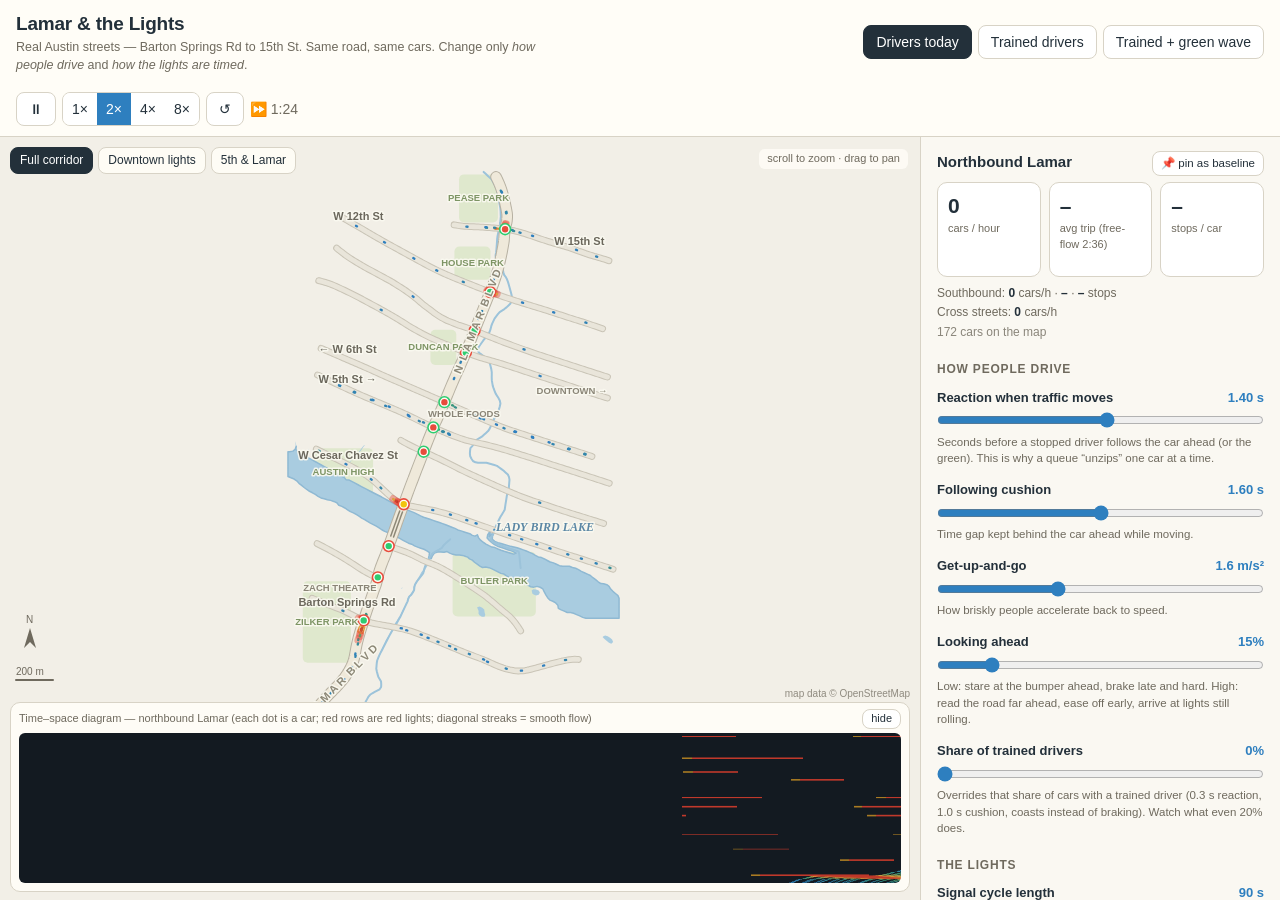
==== index.html @ f4db85e3 "Lamar & the Lights: traffic sim on real Austin streets + organized thesis docs Demo #1 of the drivin" ====
<!DOCTYPE html>
<html lang="en">
<head>
<meta charset="utf-8">
<meta name="viewport" content="width=device-width, initial-scale=1">
<title>Lamar &amp; the Lights — a driving experiment on real Austin streets</title>
<link rel="stylesheet" href="css/style.css">
</head>
<body>
<header id="topbar">
  <div id="titleblock">
    <h1>Lamar &amp; the Lights</h1>
    <p>Real Austin streets — Barton Springs Rd to 15th St. Same road, same cars. Change only <em>how people drive</em> and <em>how the lights are timed</em>.</p>
  </div>
  <div id="presets">
    <button id="presetToday" class="preset active" title="Typical behavior: slow reaction to green, late braking, loose gaps, uncoordinated signals">Drivers today</button>
    <button id="presetTrained" class="preset" title="Everyone starts together, coasts instead of braking, keeps a tight-but-safe cushion">Trained drivers</button>
    <button id="presetCity" class="preset" title="Trained drivers AND signals retimed into a green wave up Lamar">Trained + green wave</button>
  </div>
  <div id="simctl">
    <button id="pause" title="Pause/play">⏸</button>
    <div id="speeds">
      <button data-speed="1">1×</button><button data-speed="2" class="active">2×</button><button data-speed="4">4×</button><button data-speed="8">8×</button>
    </div>
    <button id="reset" title="Clear all cars and restart">↺</button>
    <span id="clock">0:00</span>
  </div>
</header>

<main>
  <div id="mapwrap">
    <div id="maparea">
      <canvas id="map"></canvas>
      <div id="views">
        <button data-view="full" class="active">Full corridor</button>
        <button data-view="downtown">Downtown lights</button>
        <button data-view="fifth">5th &amp; Lamar</button>
      </div>
      <div id="maphint">scroll to zoom · drag to pan</div>
    </div>
    <div id="tswrap">
      <div id="tstitle">Time–space diagram — northbound Lamar (each dot is a car; red rows are red lights; diagonal streaks = smooth flow) <button id="tstoggle">hide</button></div>
      <canvas id="tsd"></canvas>
    </div>
  </div>

  <aside id="panel">
    <section id="scoreboard">
      <div class="scorehead">
        <h2>Northbound Lamar</h2>
        <button id="pin" title="Pin the current numbers as a baseline to compare against">📌 pin as baseline</button>
      </div>
      <div class="bignums">
        <div class="metric"><span class="val" id="mThru">–</span><span class="lbl">cars / hour</span><span class="base" id="bThru"></span></div>
        <div class="metric"><span class="val" id="mTime">–</span><span class="lbl">avg trip <span id="ffnote"></span></span><span class="base" id="bTime"></span></div>
        <div class="metric"><span class="val" id="mStops">–</span><span class="lbl">stops / car</span><span class="base" id="bStops"></span></div>
      </div>
      <div class="subnums">
        <span>Southbound: <b id="mThruS">–</b> cars/h · <b id="mTimeS">–</b> · <b id="mStopsS">–</b> stops</span>
        <span>Cross streets: <b id="mThruX">–</b> cars/h</span>
        <span id="spill" class="warn"></span>
        <span class="dim"><span id="mCars">0</span> cars on the map</span>
      </div>
    </section>

    <section>
      <h3>How people drive</h3>
      <div class="slider"><label>Reaction when traffic moves <b id="vReact"></b></label>
        <input type="range" id="sReact" min="0.2" max="2.5" step="0.05">
        <p>Seconds before a stopped driver follows the car ahead (or the green). This is why a queue “unzips” one car at a time.</p></div>
      <div class="slider"><label>Following cushion <b id="vGap"></b></label>
        <input type="range" id="sGap" min="0.7" max="2.5" step="0.05">
        <p>Time gap kept behind the car ahead while moving.</p></div>
      <div class="slider"><label>Get-up-and-go <b id="vAccel"></b></label>
        <input type="range" id="sAccel" min="0.8" max="3" step="0.05">
        <p>How briskly people accelerate back to speed.</p></div>
      <div class="slider"><label>Looking ahead <b id="vAntic"></b></label>
        <input type="range" id="sAntic" min="0" max="1" step="0.01">
        <p>Low: stare at the bumper ahead, brake late and hard. High: read the road far ahead, ease off early, arrive at lights still rolling.</p></div>
      <div class="slider"><label>Share of trained drivers <b id="vMix"></b></label>
        <input type="range" id="sMix" min="0" max="1" step="0.01">
        <p>Overrides that share of cars with a trained driver (0.3&nbsp;s reaction, 1.0&nbsp;s cushion, coasts instead of braking). Watch what even 20% does.</p></div>
    </section>

    <section>
      <h3>The lights</h3>
      <div class="slider"><label>Signal cycle length <b id="vCycle"></b></label>
        <input type="range" id="sCycle" min="40" max="150" step="1">
        <p>Full red-to-red cycle at every intersection.</p></div>
      <div class="slider"><label>Lamar’s share of the green <b id="vSplit"></b></label>
        <input type="range" id="sSplit" min="0.3" max="0.85" step="0.01">
        <p>Big cross streets get the rest. Minor crossings (Toomey, Riverside, 3rd, 9th, 10th) take a short fixed phase — they stop Lamar even when empty.</p></div>
      <div class="slider"><label><input type="checkbox" id="sWave"> Green wave up Lamar <b id="vWave"></b></label>
        <input type="range" id="sWaveSpd" min="20" max="40" step="1">
        <p>Offsets each light so a platoon leaving one green arrives at the next one. Timed northbound at the speed above — note what it does to southbound.</p></div>
    </section>

    <section>
      <h3>How many cars</h3>
      <div class="slider"><label>Demand <b id="vDemand"></b></label>
        <input type="range" id="sDemand" min="0.2" max="2" step="0.05">
        <p>1.0× ≈ weekday rush hour on this stretch.</p></div>
    </section>

    <section id="legend">
      <h3>Reading the map</h3>
      <ul>
        <li><span class="swatch" style="background:linear-gradient(90deg,#c0392b,#e2a13c,#3d9970,#2e7fbf)"></span> car color = speed (red stopped → blue at the limit)</li>
        <li><span class="dotdemo" style="background:#e74c3c;box-shadow:0 0 6px 2px rgba(231,60,60,.8)"></span> red halo = foot on the brake</li>
        <li><span class="dotdemo" style="background:#777;outline:2px solid #e2a13c"></span> amber ring = green light / gap open, driver hasn’t reacted yet</li>
        <li>5th St runs one-way east, 6th St one-way west — Austin’s downtown couplet.</li>
      </ul>
      <p class="foot">v0.1 — through traffic only (no turns yet). Signal timings are simplified two-phase, not the city’s actual plans. Street &amp; water geometry © <a href="https://www.openstreetmap.org/copyright">OpenStreetMap</a> contributors.</p>
    </section>
  </aside>
</main>

<script src="js/geometry.js"></script>
<script src="js/model.js"></script>
<script src="js/render.js"></script>
<script src="js/main.js"></script>
</body>
</html>
---- css/style.css ----
* { box-sizing: border-box; margin: 0; padding: 0; }
:root {
  --paper: #f2efe7; --ink: #23303a; --dim: #6f6a5e; --line: #d8d3c6;
  --panel: #faf8f2; --accent: #2e7fbf; --green: #3d9970; --red: #c0392b; --amber: #e2a13c;
}
html, body { height: 100%; }
body {
  font: 14px/1.45 -apple-system, BlinkMacSystemFont, "Segoe UI", Roboto, Helvetica, Arial, sans-serif;
  color: var(--ink); background: var(--paper);
  display: flex; flex-direction: column; overflow: hidden;
}

/* ---------- header ---------- */
#topbar {
  display: flex; align-items: center; gap: 18px; padding: 10px 16px;
  background: #fffdf7; border-bottom: 1px solid var(--line); flex-wrap: wrap;
}
#titleblock h1 { font-size: 19px; letter-spacing: -0.2px; }
#titleblock p { font-size: 12.5px; color: var(--dim); max-width: 560px; }
#presets { display: flex; gap: 6px; margin-left: auto; }
button {
  font: inherit; color: var(--ink); background: #fff; border: 1px solid var(--line);
  border-radius: 8px; padding: 6px 12px; cursor: pointer;
}
button:hover { border-color: #b9b2a0; }
.preset.active { background: var(--ink); color: #fff; border-color: var(--ink); }
#presetTrained.active, #presetCity.active { background: var(--green); border-color: var(--green); }
#simctl { display: flex; align-items: center; gap: 6px; }
#speeds { display: flex; border: 1px solid var(--line); border-radius: 8px; overflow: hidden; }
#speeds button { border: 0; border-radius: 0; padding: 6px 9px; }
#speeds button.active { background: var(--accent); color: #fff; }
#clock { font-variant-numeric: tabular-nums; color: var(--dim); min-width: 46px; text-align: right; }

/* ---------- layout ---------- */
main { flex: 1; display: flex; min-height: 0; }
#mapwrap { flex: 1; min-width: 0; display: flex; flex-direction: column; }
#maparea { flex: 1; position: relative; min-height: 0; }
#map { position: absolute; inset: 0; width: 100%; height: 100%; display: block; cursor: grab; }
#map.dragging { cursor: grabbing; }
#views { position: absolute; top: 10px; left: 10px; display: flex; gap: 5px; }
#views button { font-size: 12px; padding: 4px 9px; background: rgba(255,253,247,.92); }
#views button.active { background: var(--ink); color: #fff; border-color: var(--ink); }
#maphint { position: absolute; top: 12px; right: 12px; font-size: 11px; color: var(--dim);
  background: rgba(255,253,247,.85); padding: 2px 8px; border-radius: 6px; pointer-events: none; }

/* time-space diagram */
#tswrap { margin: 0 10px 8px; background: rgba(255,253,247,.95);
  border: 1px solid var(--line); border-radius: 10px; padding: 6px 8px 8px; }
#tstitle { font-size: 11px; color: var(--dim); margin-bottom: 4px; display: flex; align-items: center; gap: 8px; }
#tstitle button { margin-left: auto; font-size: 11px; padding: 1px 8px; }
#tsd { width: 100%; height: 150px; display: block; border-radius: 6px; }
#tswrap.collapsed #tsd { display: none; }

/* ---------- panel ---------- */
#panel {
  width: 360px; overflow-y: auto; background: var(--panel);
  border-left: 1px solid var(--line); padding: 14px 16px 30px;
}
#panel section { margin-bottom: 20px; }
#panel h3 { font-size: 12px; text-transform: uppercase; letter-spacing: 0.8px; color: var(--dim); margin-bottom: 10px; }

.scorehead { display: flex; align-items: baseline; justify-content: space-between; margin-bottom: 6px; }
.scorehead h2 { font-size: 15px; }
#pin { font-size: 11.5px; padding: 3px 8px; }
.bignums { display: grid; grid-template-columns: repeat(3, 1fr); gap: 8px; }
.metric { background: #fff; border: 1px solid var(--line); border-radius: 10px; padding: 8px 10px; display: flex; flex-direction: column; }
.metric .val { font-size: 21px; font-weight: 650; font-variant-numeric: tabular-nums; letter-spacing: -0.3px; }
.metric .lbl { font-size: 11px; color: var(--dim); }
.metric .base { font-size: 11px; min-height: 15px; font-variant-numeric: tabular-nums; }
.base.good { color: var(--green); } .base.bad { color: var(--red); } .base { color: var(--dim); }
.subnums { display: flex; flex-direction: column; gap: 2px; margin-top: 8px; font-size: 12px; color: var(--dim); }
.subnums b { color: var(--ink); font-variant-numeric: tabular-nums; }
.warn { color: var(--red); font-weight: 600; }
.warn:empty { display: none; }
.dim { opacity: .8; }

.slider { margin-bottom: 14px; }
.slider label { display: flex; justify-content: space-between; font-weight: 600; font-size: 13px; gap: 8px; align-items: baseline; }
.slider label b { font-weight: 600; color: var(--accent); font-variant-numeric: tabular-nums; white-space: nowrap; }
.slider input[type="range"] { width: 100%; margin: 5px 0 2px; accent-color: var(--accent); }
.slider input[type="checkbox"] { accent-color: var(--green); margin-right: 4px; }
.slider p { font-size: 11.5px; color: var(--dim); }

#legend ul { list-style: none; }
#legend li { font-size: 12px; color: var(--dim); margin-bottom: 6px; display: flex; align-items: center; gap: 7px; }
.swatch { display: inline-block; width: 44px; height: 9px; border-radius: 4px; flex: none; }
.dotdemo { display: inline-block; width: 10px; height: 10px; border-radius: 3px; flex: none; }
#legend .foot { font-size: 11px; color: var(--dim); margin-top: 10px; border-top: 1px solid var(--line); padding-top: 8px; }
#legend a { color: var(--accent); }

@media (max-width: 900px) {
  body { overflow: auto; }
  main { flex-direction: column; }
  #mapwrap { height: 70vh; flex: none; }
  #panel { width: 100%; border-left: 0; border-top: 1px solid var(--line); }
}
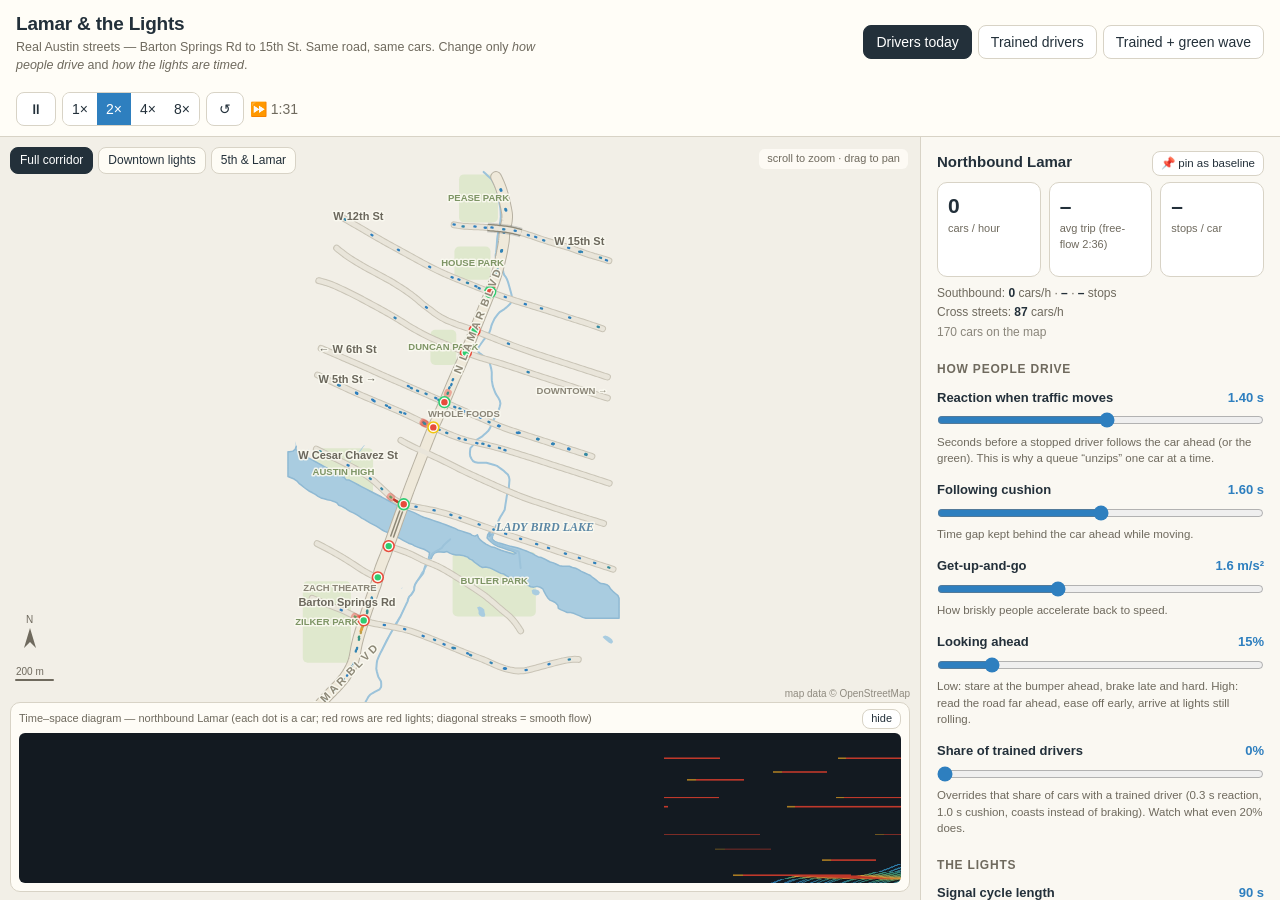
==== commit 35fa4ab5: "Integrate City of Austin open data: measured demand replay, live cameras, corrected corridor Histori" ====
--- a/index.html
+++ b/index.html
@@ -58,6 +58,7 @@
       <div class="subnums">
         <span>Southbound: <b id="mThruS">–</b> cars/h · <b id="mTimeS">–</b> · <b id="mStopsS">–</b> stops</span>
         <span>Cross streets: <b id="mThruX">–</b> cars/h</span>
+        <span id="bridgeChip" class="chip"></span>
         <span id="spill" class="warn"></span>
         <span class="dim"><span id="mCars">0</span> cars on the map</span>
       </div>
@@ -100,6 +101,20 @@
       <div class="slider"><label>Demand <b id="vDemand"></b></label>
         <input type="range" id="sDemand" min="0.2" max="2" step="0.05">
         <p>1.0× ≈ weekday rush hour on this stretch.</p></div>
+      <div class="slider"><label><input type="checkbox" id="sProfile"> Replay a measured weekday <b id="vProfile"></b></label>
+        <input type="range" id="sTod" min="300" max="1320" step="5" value="495" disabled>
+        <p>Feeds the sim with real traffic counts: City of Austin radar at Lamar&nbsp;&amp;&nbsp;Collier (northbound) and Lamar&nbsp;&amp;&nbsp;Sandra&nbsp;Muraida (southbound), averaged over Tue–Thu 2019. The clock advances as the sim runs; drag to jump. Cross-street volumes follow the same daily shape (no per-street counts exist).</p></div>
+    </section>
+
+    <section>
+      <h3>Live right now</h3>
+      <p class="small">Click any intersection on the map for its real signal record and a <b>live city camera</b> view (City of Austin feeds, no key needed).</p>
+      <div class="ttrow">
+        <input type="text" id="ttKey" placeholder="TomTom API key (free)" autocomplete="off">
+        <button id="ttGo">Check live speed</button>
+      </div>
+      <div id="ttOut" class="small"></div>
+      <p class="small dim">Live corridor speeds need a free key from developer.tomtom.com — it stays in your browser (localStorage), never in the repo.</p>
     </section>
 
     <section id="legend">
@@ -110,12 +125,20 @@
         <li><span class="dotdemo" style="background:#777;outline:2px solid #e2a13c"></span> amber ring = green light / gap open, driver hasn’t reacted yet</li>
         <li>5th St runs one-way east, 6th St one-way west — Austin’s downtown couplet.</li>
       </ul>
-      <p class="foot">v0.1 — through traffic only (no turns yet). Signal timings are simplified two-phase, not the city’s actual plans. Street &amp; water geometry © <a href="https://www.openstreetmap.org/copyright">OpenStreetMap</a> contributors.</p>
+      <p class="foot">v0.2 — through traffic only (no turns yet). Signal timings are simplified two-phase, not the city’s actual plans (those are being requested). 3rd St is unsignalized and 15th St passes <em>over</em> Lamar — both verified against the city signal registry. Street &amp; water geometry © <a href="https://www.openstreetmap.org/copyright">OpenStreetMap</a> contributors; traffic counts, signal records &amp; cameras: <a href="https://data.austintexas.gov">City of Austin open data</a>.</p>
     </section>
   </aside>
 </main>
 
+<div id="infocard" hidden>
+  <button id="cardClose">×</button>
+  <h4 id="cardTitle"></h4>
+  <div id="cardBody"></div>
+</div>
+
 <script src="js/geometry.js"></script>
+<script src="js/demand_profile.js"></script>
+<script src="js/austin_meta.js"></script>
 <script src="js/model.js"></script>
 <script src="js/render.js"></script>
 <script src="js/main.js"></script>
--- a/css/style.css
+++ b/css/style.css
@@ -81,6 +81,29 @@
 .slider input[type="checkbox"] { accent-color: var(--green); margin-right: 4px; }
 .slider p { font-size: 11.5px; color: var(--dim); }
 
+.chip { color: var(--accent); }
+.chip:empty { display: none; }
+.small { font-size: 12px; color: var(--dim); margin-bottom: 8px; }
+.ttrow { display: flex; gap: 6px; margin-bottom: 6px; }
+.ttrow input { flex: 1; font: inherit; font-size: 12px; padding: 5px 8px;
+  border: 1px solid var(--line); border-radius: 8px; background: #fff; min-width: 0; }
+#ttOut b { color: var(--ink); }
+#ttOut .err { color: var(--red); }
+
+/* intersection info card */
+#infocard { position: fixed; z-index: 40; width: 330px; background: #fffdf7;
+  border: 1px solid var(--line); border-radius: 12px; box-shadow: 0 10px 30px rgba(35,48,58,.18);
+  padding: 12px 14px; }
+#infocard h4 { font-size: 14px; margin: 0 24px 6px 0; }
+#infocard #cardBody { font-size: 12px; color: var(--dim); }
+#infocard #cardBody b { color: var(--ink); }
+#infocard .row { margin-bottom: 3px; }
+#infocard img { width: 100%; border-radius: 8px; margin-top: 8px; display: block;
+  background: #e8e5dc; min-height: 60px; }
+#infocard .camcap { font-size: 11px; margin-top: 3px; }
+#cardClose { position: absolute; top: 8px; right: 8px; border: 0; background: none;
+  font-size: 17px; line-height: 1; padding: 2px 6px; color: var(--dim); }
+
 #legend ul { list-style: none; }
 #legend li { font-size: 12px; color: var(--dim); margin-bottom: 6px; display: flex; align-items: center; gap: 7px; }
 .swatch { display: inline-block; width: 44px; height: 9px; border-radius: 4px; flex: none; }
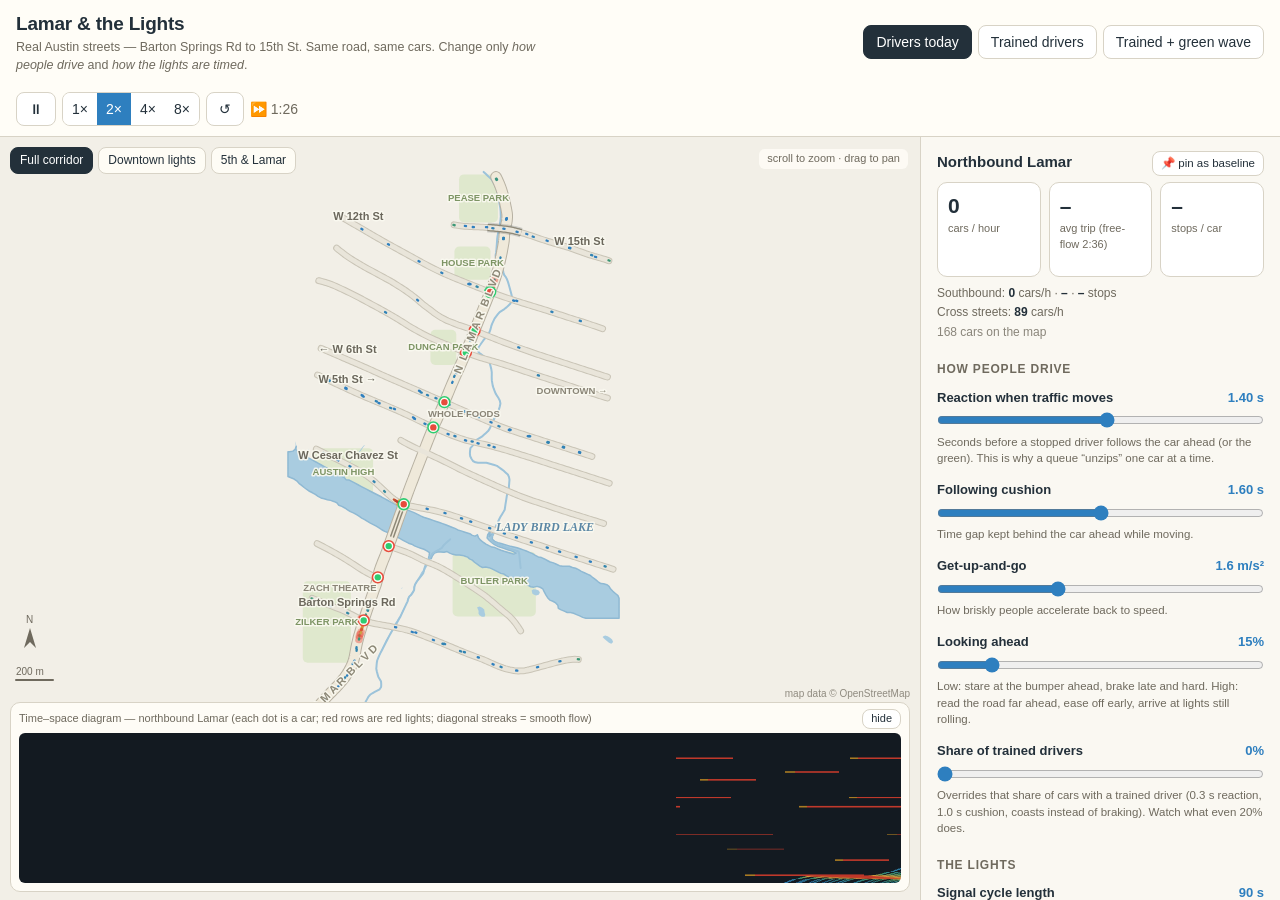
==== commit 05c1fbb5: "Replay mode: bridge-sensor feed, growth-factor demand, day-curve sparkline The measured 2019 weekday" ====
--- a/index.html
+++ b/index.html
@@ -100,10 +100,11 @@
       <h3>How many cars</h3>
       <div class="slider"><label>Demand <b id="vDemand"></b></label>
         <input type="range" id="sDemand" min="0.2" max="2" step="0.05">
-        <p>1.0× ≈ weekday rush hour on this stretch.</p></div>
+        <p id="demandNote">1.0× ≈ weekday rush hour on this stretch.</p></div>
       <div class="slider"><label><input type="checkbox" id="sProfile"> Replay a measured weekday <b id="vProfile"></b></label>
         <input type="range" id="sTod" min="300" max="1320" step="5" value="495" disabled>
-        <p>Feeds the sim with real traffic counts: City of Austin radar at Lamar&nbsp;&amp;&nbsp;Collier (northbound) and Lamar&nbsp;&amp;&nbsp;Sandra&nbsp;Muraida (southbound), averaged over Tue–Thu 2019. The clock advances as the sim runs; drag to jump. Cross-street volumes follow the same daily shape (no per-street counts exist).</p></div>
+        <canvas id="spark" hidden></canvas>
+        <p>Feeds the sim the City of Austin's radar counts from the Lamar bridge (Sandra&nbsp;Muraida sensor, Tue–Thu 2019 average — <span style="color:#2e7fbf">NB</span>/<span style="color:#e2a13c">SB</span> above). The clock advances as the sim runs; drag to jump. 2019 was lighter than you may expect: ~810&nbsp;veh/h NB at the 7:45&nbsp;AM peak. Use Demand as a growth factor. Cross streets follow the same daily shape (no per-street counts exist).</p></div>
     </section>
 
     <section>
--- a/css/style.css
+++ b/css/style.css
@@ -80,6 +80,9 @@
 .slider input[type="range"] { width: 100%; margin: 5px 0 2px; accent-color: var(--accent); }
 .slider input[type="checkbox"] { accent-color: var(--green); margin-right: 4px; }
 .slider p { font-size: 11.5px; color: var(--dim); }
+#spark { width: 100%; height: 46px; display: block; margin: 4px 0 4px;
+  background: #fff; border: 1px solid var(--line); border-radius: 8px; }
+#spark[hidden] { display: none; }
 
 .chip { color: var(--accent); }
 .chip:empty { display: none; }
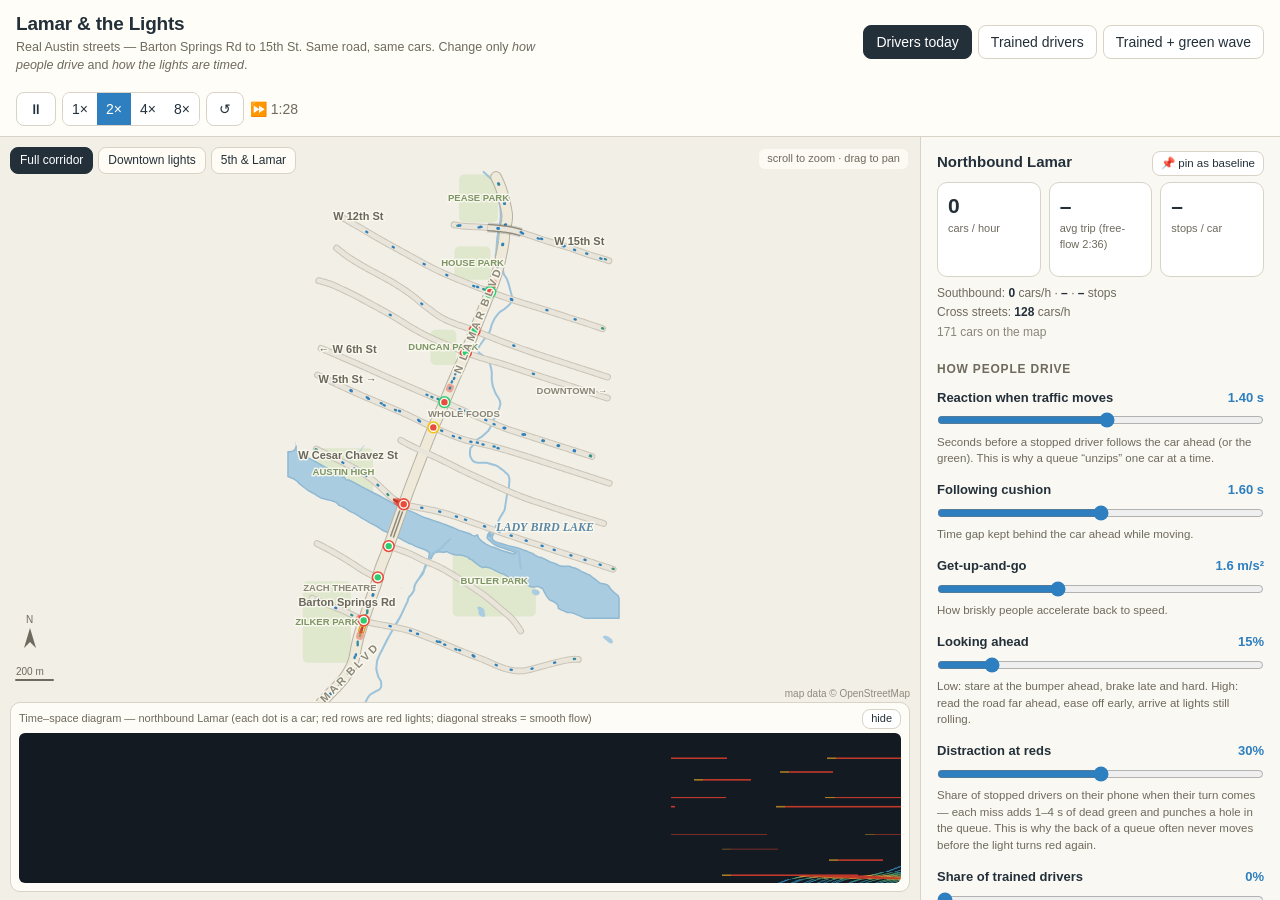
==== commit 238aa919: "Reproduce the real 5th & Lamar failure: turn/ped phase tax + distraction holes User report: real 5th" ====
--- a/index.html
+++ b/index.html
@@ -78,6 +78,9 @@
       <div class="slider"><label>Looking ahead <b id="vAntic"></b></label>
         <input type="range" id="sAntic" min="0" max="1" step="0.01">
         <p>Low: stare at the bumper ahead, brake late and hard. High: read the road far ahead, ease off early, arrive at lights still rolling.</p></div>
+      <div class="slider"><label>Distraction at reds <b id="vDistract"></b></label>
+        <input type="range" id="sDistract" min="0" max="0.6" step="0.01">
+        <p>Share of stopped drivers on their phone when their turn comes — each miss adds 1–4&nbsp;s of dead green and punches a hole in the queue. This is why the back of a queue often never moves before the light turns red again.</p></div>
       <div class="slider"><label>Share of trained drivers <b id="vMix"></b></label>
         <input type="range" id="sMix" min="0" max="1" step="0.01">
         <p>Overrides that share of cars with a trained driver (0.3&nbsp;s reaction, 1.0&nbsp;s cushion, coasts instead of braking). Watch what even 20% does.</p></div>
@@ -90,7 +93,10 @@
         <p>Full red-to-red cycle at every intersection.</p></div>
       <div class="slider"><label>Lamar’s share of the green <b id="vSplit"></b></label>
         <input type="range" id="sSplit" min="0.3" max="0.85" step="0.01">
-        <p>Big cross streets get the rest. Minor crossings (Toomey, Riverside, 3rd, 9th, 10th) take a short fixed phase — they stop Lamar even when empty.</p></div>
+        <p>Big cross streets get the rest. Minor crossings (Toomey, Riverside, 9th, 10th) take a short fixed phase — they stop Lamar even when empty.</p></div>
+      <div class="slider"><label>Turn arrows &amp; walk phases <b id="vTurnPed"></b></label>
+        <input type="range" id="sTurnPed" min="0" max="20" step="1">
+        <p>Cycle time at major crossings (Barton Springs, Cesar Chavez, 5th, 6th, 12th) that <em>neither</em> through movement gets — protected left arrows, pedestrian phases. The city’s real splits are pending a records request; this is the generic reality tax.</p></div>
       <div class="slider"><label><input type="checkbox" id="sWave"> Green wave up Lamar <b id="vWave"></b></label>
         <input type="range" id="sWaveSpd" min="20" max="40" step="1">
         <p>Offsets each light so a platoon leaving one green arrives at the next one. Timed northbound at the speed above — note what it does to southbound.</p></div>
@@ -126,7 +132,7 @@
         <li><span class="dotdemo" style="background:#777;outline:2px solid #e2a13c"></span> amber ring = green light / gap open, driver hasn’t reacted yet</li>
         <li>5th St runs one-way east, 6th St one-way west — Austin’s downtown couplet.</li>
       </ul>
-      <p class="foot">v0.2 — through traffic only (no turns yet). Signal timings are simplified two-phase, not the city’s actual plans (those are being requested). 3rd St is unsignalized and 15th St passes <em>over</em> Lamar — both verified against the city signal registry. Street &amp; water geometry © <a href="https://www.openstreetmap.org/copyright">OpenStreetMap</a> contributors; traffic counts, signal records &amp; cameras: <a href="https://data.austintexas.gov">City of Austin open data</a>.</p>
+      <p class="foot">v0.3 — through traffic only (no turns yet; real 5th &amp; Lamar also loses a lane to right-turners yielding at the crosswalk). Signals are two-phase plus a generic turn-arrow/walk allowance at majors — the city’s actual plans are being requested. 3rd St is unsignalized and 15th St passes <em>over</em> Lamar — both verified against the city signal registry. Street &amp; water geometry © <a href="https://www.openstreetmap.org/copyright">OpenStreetMap</a> contributors; traffic counts, signal records &amp; cameras: <a href="https://data.austintexas.gov">City of Austin open data</a>.</p>
     </section>
   </aside>
 </main>
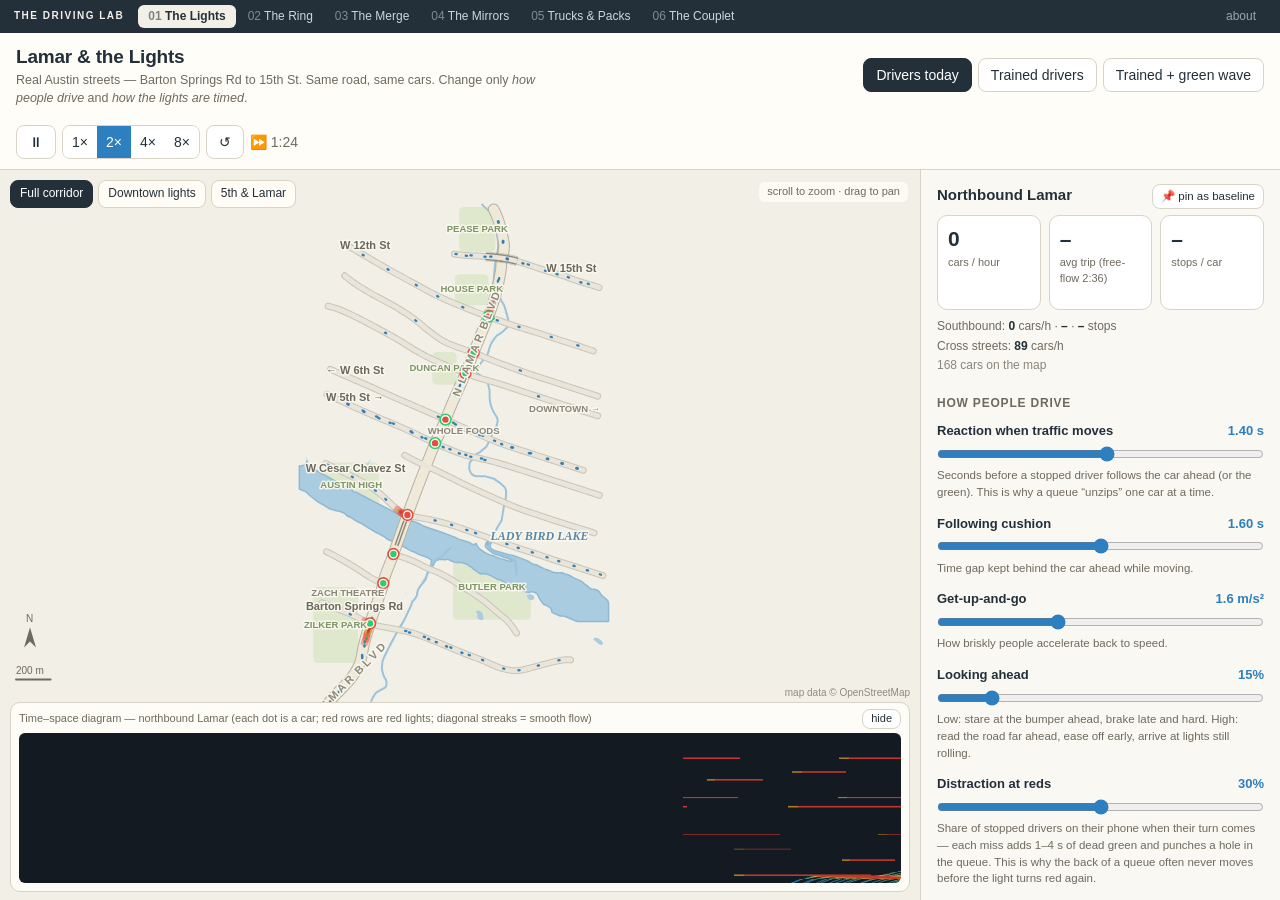
==== commit 0415e55c: "Demo 02 - The Ring: phantom jams from nothing, calm drivers absorb them Sugiyama-style circular road" ====
--- a/index.html
+++ b/index.html
@@ -143,6 +143,8 @@
   <div id="cardBody"></div>
 </div>
 
+<script src="js/lab.js"></script>
+<script>LAB.nav("01", "");</script>
 <script src="js/geometry.js"></script>
 <script src="js/demand_profile.js"></script>
 <script src="js/austin_meta.js"></script>
--- a/css/style.css
+++ b/css/style.css
@@ -9,6 +9,17 @@
   color: var(--ink); background: var(--paper);
   display: flex; flex-direction: column; overflow: hidden;
 }
+
+/* ---------- lab nav ---------- */
+#labnav { display: flex; align-items: center; gap: 2px; padding: 5px 14px;
+  background: #23303a; overflow-x: auto; flex: none; }
+#labnav b { color: #f2efe7; font-size: 10px; letter-spacing: 1.5px; margin-right: 12px; white-space: nowrap; }
+#labnav a { color: #cdd6dd; text-decoration: none; font-size: 12px; padding: 3px 10px;
+  border-radius: 6px; white-space: nowrap; }
+#labnav a span { opacity: 0.55; font-variant-numeric: tabular-nums; }
+#labnav a:hover { background: rgba(255,255,255,0.1); }
+#labnav a.here { background: #f2efe7; color: #23303a; font-weight: 600; }
+#labnav .gh { margin-left: auto; opacity: 0.7; }
 
 /* ---------- header ---------- */
 #topbar {
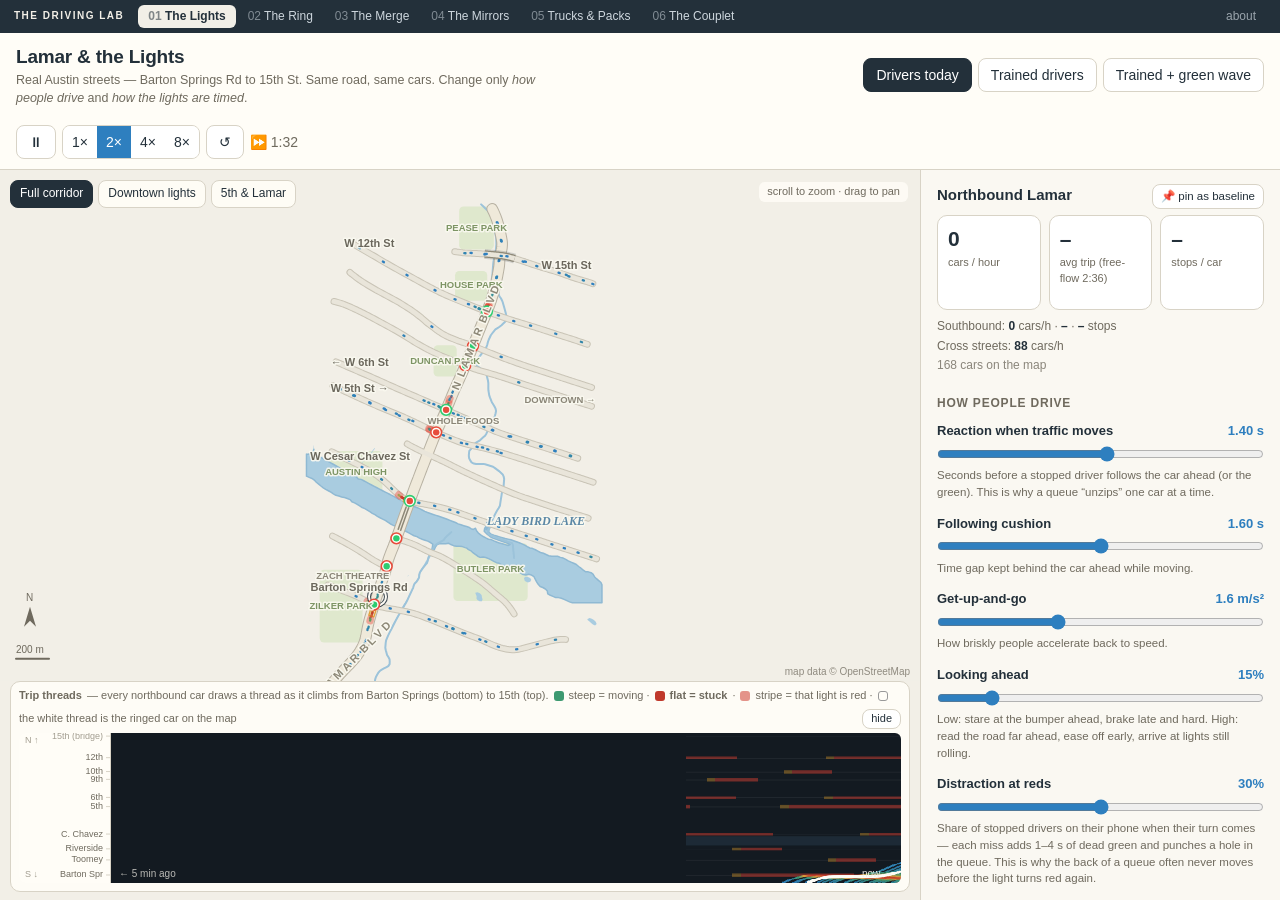
==== commit 0ea98722: "Make the time-space diagrams readable by humans: trip threads The bottom graph was a traffic enginee" ====
--- a/index.html
+++ b/index.html
@@ -39,7 +39,13 @@
       <div id="maphint">scroll to zoom · drag to pan</div>
     </div>
     <div id="tswrap">
-      <div id="tstitle">Time–space diagram — northbound Lamar (each dot is a car; red rows are red lights; diagonal streaks = smooth flow) <button id="tstoggle">hide</button></div>
+      <div id="tstitle"><b>Trip threads</b> — every northbound car draws a thread as it climbs from Barton Springs (bottom) to 15th (top).
+        <span class="tchip" style="background:#3d9970"></span>steep&nbsp;=&nbsp;moving ·
+        <span class="tchip" style="background:#c0392b"></span><b>flat&nbsp;=&nbsp;stuck</b> ·
+        <span class="tchip" style="background:rgba(205,60,48,0.55)"></span>stripe&nbsp;=&nbsp;that light is red ·
+        <span class="tchip" style="background:#fffdf7;border:1px solid #999"></span>the white thread is the ringed car on the map
+        <span id="tsdhover" class="dim"></span>
+        <button id="tstoggle">hide</button></div>
       <canvas id="tsd"></canvas>
     </div>
   </div>
--- a/css/style.css
+++ b/css/style.css
@@ -57,8 +57,9 @@
 /* time-space diagram */
 #tswrap { margin: 0 10px 8px; background: rgba(255,253,247,.95);
   border: 1px solid var(--line); border-radius: 10px; padding: 6px 8px 8px; }
-#tstitle { font-size: 11px; color: var(--dim); margin-bottom: 4px; display: flex; align-items: center; gap: 8px; }
+#tstitle { font-size: 11px; color: var(--dim); margin-bottom: 4px; display: flex; align-items: center; gap: 5px; flex-wrap: wrap; }
 #tstitle button { margin-left: auto; font-size: 11px; padding: 1px 8px; }
+.tchip { display: inline-block; width: 10px; height: 10px; border-radius: 3px; flex: none; }
 #tsd { width: 100%; height: 150px; display: block; border-radius: 6px; }
 #tswrap.collapsed #tsd { display: none; }
 
